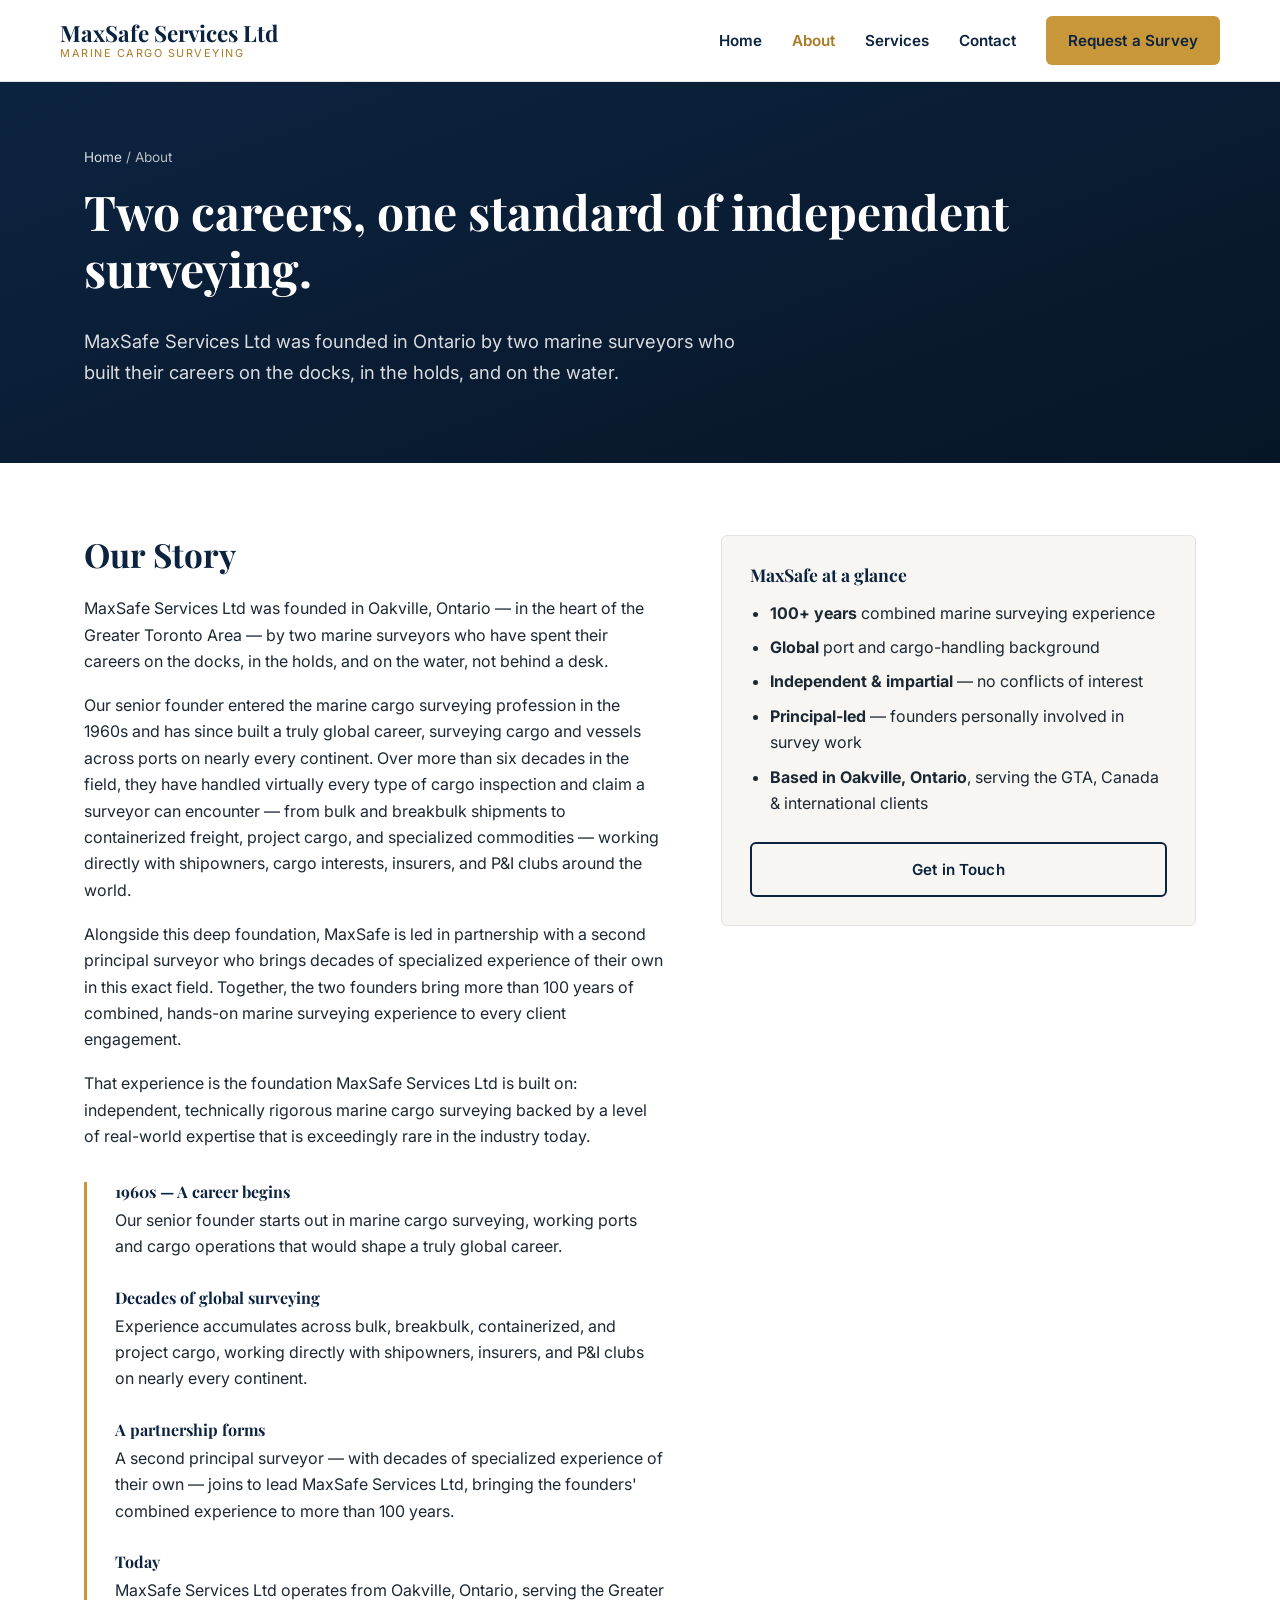
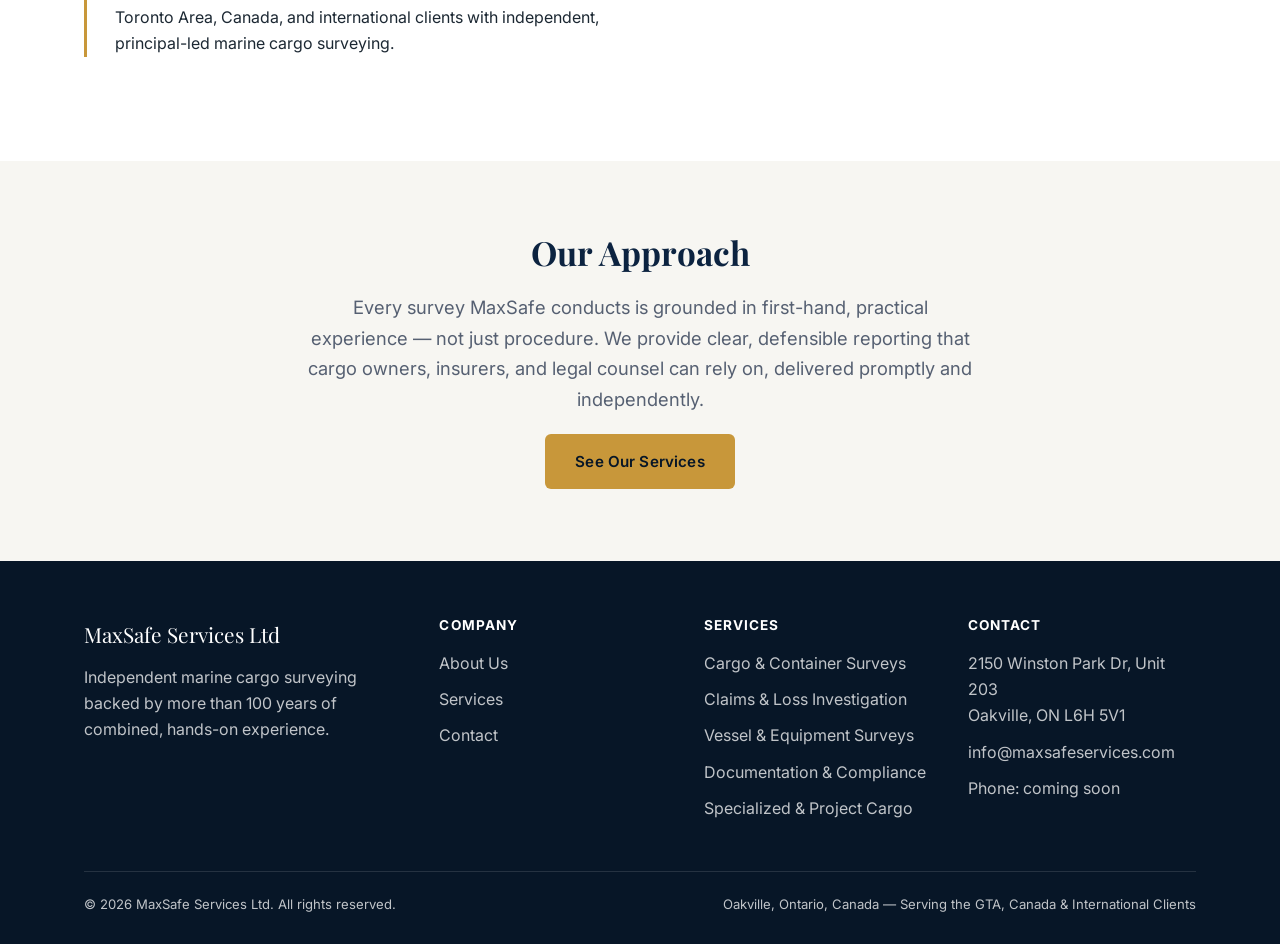
==== about.html @ e5a80428 "Add files via upload" ====
<!DOCTYPE html>
<html lang="en-CA">
<head>
<meta charset="UTF-8">
<meta name="viewport" content="width=device-width, initial-scale=1.0">
<title>About MaxSafe Services Ltd | 100+ Years of Combined Marine Surveying Experience</title>
<meta name="description" content="MaxSafe Services Ltd was founded by two marine surveyors with more than 100 years of combined, global experience. Learn about our story and our standard of independent surveying.">
<link rel="canonical" href="https://www.maxsafeservices.com/about.html">
<meta property="og:type" content="website">
<meta property="og:title" content="About MaxSafe Services Ltd">
<meta property="og:description" content="Two careers, one standard of independent marine cargo surveying — more than 100 years of combined, hands-on experience.">
<meta property="og:url" content="https://www.maxsafeservices.com/about.html">
<link rel="icon" type="image/svg+xml" href="assets/img/favicon.svg">
<link rel="preconnect" href="https://fonts.googleapis.com">
<link rel="preconnect" href="https://fonts.gstatic.com" crossorigin>
<link href="https://fonts.googleapis.com/css2?family=Playfair+Display:wght@600;700&family=Inter:wght@400;500;600;700&display=swap" rel="stylesheet">
<link rel="stylesheet" href="assets/css/style.css">
<script type="application/ld+json">
{
  "@context": "https://schema.org",
  "@type": "AboutPage",
  "url": "https://www.maxsafeservices.com/about.html",
  "mainEntity": {
    "@type": "ProfessionalService",
    "name": "MaxSafe Services Ltd",
    "foundingLocation": "Oakville, Ontario, Canada"
  }
}
</script>
</head>
<body>

<header class="site-header">
  <div class="container nav">
    <a href="index.html" class="nav__brand">
      <span class="nav__brand-name">MaxSafe Services Ltd</span>
      <span class="nav__brand-tag">Marine Cargo Surveying</span>
    </a>
    <button class="nav__toggle" aria-label="Toggle navigation" aria-expanded="false">
      <span></span><span></span><span></span>
    </button>
    <ul class="nav__links">
      <li><a href="index.html">Home</a></li>
      <li><a href="about.html">About</a></li>
      <li><a href="services.html">Services</a></li>
      <li><a href="contact.html">Contact</a></li>
      <li><a href="contact.html" class="btn btn--gold">Request a Survey</a></li>
    </ul>
  </div>
</header>

<main>

  <section class="section--navy page-header">
    <div class="container">
      <div class="breadcrumb"><a href="index.html">Home</a> / About</div>
      <h1>Two careers, one standard of independent surveying.</h1>
      <p class="lede" style="max-width:680px;">MaxSafe Services Ltd was founded in Ontario by two marine surveyors who built their careers on the docks, in the holds, and on the water.</p>
    </div>
  </section>

  <section class="section">
    <div class="container two-col">
      <div>
        <h2>Our Story</h2>
        <p>MaxSafe Services Ltd was founded in Oakville, Ontario — in the heart of the Greater Toronto Area — by two marine surveyors who have spent their careers on the docks, in the holds, and on the water, not behind a desk.</p>
        <p>Our senior founder entered the marine cargo surveying profession in the 1960s and has since built a truly global career, surveying cargo and vessels across ports on nearly every continent. Over more than six decades in the field, they have handled virtually every type of cargo inspection and claim a surveyor can encounter — from bulk and breakbulk shipments to containerized freight, project cargo, and specialized commodities — working directly with shipowners, cargo interests, insurers, and P&amp;I clubs around the world.</p>
        <p>Alongside this deep foundation, MaxSafe is led in partnership with a second principal surveyor who brings decades of specialized experience of their own in this exact field. Together, the two founders bring more than 100 years of combined, hands-on marine surveying experience to every client engagement.</p>
        <p>That experience is the foundation MaxSafe Services Ltd is built on: independent, technically rigorous marine cargo surveying backed by a level of real-world expertise that is exceedingly rare in the industry today.</p>

        <div class="timeline">
          <div class="timeline__item">
            <h4>1960s — A career begins</h4>
            <p>Our senior founder starts out in marine cargo surveying, working ports and cargo operations that would shape a truly global career.</p>
          </div>
          <div class="timeline__item">
            <h4>Decades of global surveying</h4>
            <p>Experience accumulates across bulk, breakbulk, containerized, and project cargo, working directly with shipowners, insurers, and P&amp;I clubs on nearly every continent.</p>
          </div>
          <div class="timeline__item">
            <h4>A partnership forms</h4>
            <p>A second principal surveyor — with decades of specialized experience of their own — joins to lead MaxSafe Services Ltd, bringing the founders' combined experience to more than 100 years.</p>
          </div>
          <div class="timeline__item">
            <h4>Today</h4>
            <p>MaxSafe Services Ltd operates from Oakville, Ontario, serving the Greater Toronto Area, Canada, and international clients with independent, principal-led marine cargo surveying.</p>
          </div>
        </div>
      </div>

      <div class="side-box">
        <h3>MaxSafe at a glance</h3>
        <ul>
          <li><strong>100+ years</strong> combined marine surveying experience</li>
          <li><strong>Global</strong> port and cargo-handling background</li>
          <li><strong>Independent &amp; impartial</strong> — no conflicts of interest</li>
          <li><strong>Principal-led</strong> — founders personally involved in survey work</li>
          <li><strong>Based in Oakville, Ontario</strong>, serving the GTA, Canada &amp; international clients</li>
        </ul>
        <a href="contact.html" class="btn btn--navy-outline" style="margin-top:18px; width:100%;">Get in Touch</a>
      </div>
    </div>
  </section>

  <section class="section section--off">
    <div class="container text-center" style="max-width:720px; margin:0 auto;">
      <h2>Our Approach</h2>
      <p class="lede">Every survey MaxSafe conducts is grounded in first-hand, practical experience — not just procedure. We provide clear, defensible reporting that cargo owners, insurers, and legal counsel can rely on, delivered promptly and independently.</p>
      <a href="services.html" class="btn btn--gold">See Our Services</a>
    </div>
  </section>

</main>

<footer class="site-footer">
  <div class="container">
    <div class="footer-grid">
      <div>
        <div class="footer-brand-name">MaxSafe Services Ltd</div>
        <p>Independent marine cargo surveying backed by more than 100 years of combined, hands-on experience.</p>
      </div>
      <div>
        <h4>Company</h4>
        <ul>
          <li><a href="about.html">About Us</a></li>
          <li><a href="services.html">Services</a></li>
          <li><a href="contact.html">Contact</a></li>
        </ul>
      </div>
      <div>
        <h4>Services</h4>
        <ul>
          <li><a href="service-cargo-container-surveys.html">Cargo &amp; Container Surveys</a></li>
          <li><a href="service-claims-loss-damage-investigation.html">Claims &amp; Loss Investigation</a></li>
          <li><a href="service-vessel-equipment-surveys.html">Vessel &amp; Equipment Surveys</a></li>
          <li><a href="service-documentation-trade-compliance.html">Documentation &amp; Compliance</a></li>
          <li><a href="service-specialized-project-cargo.html">Specialized &amp; Project Cargo</a></li>
        </ul>
      </div>
      <div>
        <h4>Contact</h4>
        <ul>
          <li>2150 Winston Park Dr, Unit 203<br>Oakville, ON L6H 5V1</li>
          <li><a href="mailto:info@maxsafeservices.com">info@maxsafeservices.com</a></li>
          <li>Phone: <!-- PHONE-NUMBER-PLACEHOLDER --> coming soon</li>
        </ul>
      </div>
    </div>
    <div class="footer-bottom">
      <span>&copy; <span id="year"></span> MaxSafe Services Ltd. All rights reserved.</span>
      <span>Oakville, Ontario, Canada — Serving the GTA, Canada &amp; International Clients</span>
    </div>
  </div>
</footer>

<script src="assets/js/main.js"></script>
</body>
</html>
---- assets/css/style.css ----
/* ==========================================================================
   MaxSafe Services Ltd — Stylesheet
   Hybrid style: modern layout, traditional/authoritative palette
   ========================================================================== */

:root {
  --navy: #0c2340;
  --navy-dark: #071627;
  --navy-tint: #12345f;
  --gold: #c8973a;
  --gold-dark: #a87b25;
  --teal: #1f6f78;
  --off-white: #f7f6f2;
  --white: #ffffff;
  --text: #1c2833;
  --text-light: #566072;
  --border: #e3e2dc;
  --shadow: 0 10px 30px rgba(12, 35, 64, 0.08);
  --radius: 6px;
  --max-width: 1160px;
  --font-head: "Playfair Display", Georgia, "Times New Roman", serif;
  --font-body: "Inter", -apple-system, BlinkMacSystemFont, "Segoe UI", Roboto, sans-serif;
}

* { box-sizing: border-box; }
html { scroll-behavior: smooth; }

body {
  margin: 0;
  font-family: var(--font-body);
  color: var(--text);
  background: var(--white);
  line-height: 1.65;
  -webkit-font-smoothing: antialiased;
}

img { max-width: 100%; display: block; }

a { color: var(--teal); text-decoration: none; }
a:hover { color: var(--gold-dark); }

h1, h2, h3, h4 {
  font-family: var(--font-head);
  color: var(--navy);
  line-height: 1.2;
  margin: 0 0 0.6em;
  font-weight: 700;
}

h1 { font-size: clamp(2rem, 4vw, 3rem); }
h2 { font-size: clamp(1.5rem, 2.6vw, 2.1rem); }
h3 { font-size: 1.3rem; }

p { margin: 0 0 1.1em; color: var(--text); }
.lede { font-size: 1.15rem; color: var(--text-light); }

.container {
  width: 100%;
  max-width: var(--max-width);
  margin: 0 auto;
  padding: 0 24px;
}

.section { padding: 72px 0; }
.section--tight { padding: 48px 0; }
.section--off { background: var(--off-white); }
.section--navy {
  background: linear-gradient(160deg, var(--navy) 0%, var(--navy-dark) 100%);
  color: var(--white);
}
.section--navy h1, .section--navy h2, .section--navy h3 { color: var(--white); }
.section--navy p { color: rgba(255,255,255,0.85); }

/* ---------- Buttons ---------- */
.btn {
  display: inline-block;
  padding: 13px 28px;
  border-radius: var(--radius);
  font-weight: 600;
  font-size: 0.95rem;
  letter-spacing: 0.01em;
  text-align: center;
  cursor: pointer;
  border: 2px solid transparent;
  transition: transform 0.15s ease, background 0.15s ease, color 0.15s ease, border-color 0.15s ease;
}
.btn:hover { transform: translateY(-1px); }
.btn--gold {
  background: var(--gold);
  color: var(--navy-dark);
}
.btn--gold:hover { background: var(--gold-dark); color: var(--white); }
.btn--outline {
  background: transparent;
  border-color: rgba(255,255,255,0.6);
  color: var(--white);
}
.btn--outline:hover { background: rgba(255,255,255,0.12); color: var(--white); border-color: var(--white); }
.btn--navy-outline {
  background: transparent;
  border-color: var(--navy);
  color: var(--navy);
}
.btn--navy-outline:hover { background: var(--navy); color: var(--white); }

/* ---------- Header / Nav ---------- */
.site-header {
  position: sticky;
  top: 0;
  z-index: 100;
  background: var(--white);
  border-bottom: 1px solid var(--border);
}
.nav {
  display: flex;
  align-items: center;
  justify-content: space-between;
  padding: 16px 0;
}
.nav__brand {
  display: flex;
  flex-direction: column;
  line-height: 1.1;
}
.nav__brand-name {
  font-family: var(--font-head);
  font-weight: 700;
  font-size: 1.4rem;
  color: var(--navy);
}
.nav__brand-tag {
  font-size: 0.68rem;
  letter-spacing: 0.14em;
  text-transform: uppercase;
  color: var(--gold-dark);
  margin-top: 2px;
}
.nav__links {
  display: flex;
  gap: 30px;
  list-style: none;
  margin: 0;
  padding: 0;
  align-items: center;
}
.nav__links a {
  color: var(--navy);
  font-weight: 600;
  font-size: 0.95rem;
}
.nav__links a:hover { color: var(--gold-dark); }
.nav__links .btn { padding: 10px 20px; }
.nav__toggle {
  display: none;
  background: none;
  border: none;
  cursor: pointer;
  padding: 8px;
}
.nav__toggle span {
  display: block;
  width: 24px;
  height: 2px;
  background: var(--navy);
  margin: 5px 0;
  transition: 0.2s;
}

@media (max-width: 860px) {
  .nav__toggle { display: block; }
  .nav__links {
    position: absolute;
    top: 100%;
    left: 0;
    right: 0;
    background: var(--white);
    flex-direction: column;
    align-items: flex-start;
    gap: 0;
    max-height: 0;
    overflow: hidden;
    border-bottom: 1px solid var(--border);
    transition: max-height 0.25s ease;
  }
  .nav__links.is-open { max-height: 480px; }
  .nav__links li { width: 100%; }
  .nav__links a { display: block; padding: 14px 24px; width: 100%; border-top: 1px solid var(--border); }
  .nav__links .btn { margin: 14px 24px; }
}

/* ---------- Hero ---------- */
.hero {
  padding: 96px 0 80px;
  position: relative;
  overflow: hidden;
}
.hero__eyebrow {
  display: inline-block;
  color: var(--gold);
  text-transform: uppercase;
  letter-spacing: 0.14em;
  font-size: 0.78rem;
  font-weight: 700;
  margin-bottom: 18px;
}
.hero__stats {
  display: flex;
  flex-wrap: wrap;
  gap: 40px;
  margin-top: 44px;
}
.hero__stat-number {
  font-family: var(--font-head);
  font-size: 2.2rem;
  color: var(--gold);
  font-weight: 700;
}
.hero__stat-label {
  font-size: 0.85rem;
  color: rgba(255,255,255,0.75);
  text-transform: uppercase;
  letter-spacing: 0.05em;
}
.hero__cta { display: flex; gap: 16px; flex-wrap: wrap; margin-top: 36px; }

.wave-divider {
  display: block;
  width: 100%;
  height: 60px;
  fill: var(--off-white);
}

/* ---------- Page header (interior pages) ---------- */
.page-header {
  padding: 64px 0 56px;
}
.breadcrumb {
  font-size: 0.85rem;
  color: rgba(255,255,255,0.7);
  margin-bottom: 14px;
}
.breadcrumb a { color: rgba(255,255,255,0.85); }

/* ---------- Cards / Grids ---------- */
.grid {
  display: grid;
  gap: 28px;
}
.grid--3 { grid-template-columns: repeat(3, 1fr); }
.grid--2 { grid-template-columns: repeat(2, 1fr); }
@media (max-width: 900px) {
  .grid--3 { grid-template-columns: 1fr 1fr; }
}
@media (max-width: 640px) {
  .grid--3, .grid--2 { grid-template-columns: 1fr; }
}

.card {
  background: var(--white);
  border: 1px solid var(--border);
  border-radius: var(--radius);
  padding: 32px 28px;
  box-shadow: var(--shadow);
  transition: transform 0.15s ease, box-shadow 0.15s ease;
}
.card:hover { transform: translateY(-3px); box-shadow: 0 16px 36px rgba(12,35,64,0.12); }
.card__icon { color: var(--gold); margin-bottom: 16px; }
.card__icon svg { width: 40px; height: 40px; }
.card h3 { margin-bottom: 10px; }
.card a.card__link { font-weight: 600; }

.service-card {
  display: block;
  background: var(--white);
  border: 1px solid var(--border);
  border-radius: var(--radius);
  padding: 30px 26px;
  box-shadow: var(--shadow);
  transition: transform 0.15s ease, box-shadow 0.15s ease, border-color .15s ease;
}
.service-card:hover { transform: translateY(-3px); box-shadow: 0 16px 36px rgba(12,35,64,0.12); border-color: var(--gold); }
.service-card h3 { color: var(--navy); }
.service-card p { color: var(--text-light); margin-bottom: 0; }
.service-card__more { display: inline-block; margin-top: 14px; font-weight: 700; color: var(--gold-dark); }

/* ---------- Trust bar ---------- */
.trust-bar {
  background: var(--off-white);
  border-top: 1px solid var(--border);
  border-bottom: 1px solid var(--border);
  padding: 20px 0;
}
.trust-bar .container {
  display: flex;
  flex-wrap: wrap;
  gap: 12px 40px;
  justify-content: center;
  text-align: center;
  color: var(--navy);
  font-weight: 600;
  font-size: 0.92rem;
}

/* ---------- Lists ---------- */
.check-list { list-style: none; margin: 0; padding: 0; }
.check-list li {
  position: relative;
  padding-left: 30px;
  margin-bottom: 12px;
  color: var(--text);
}
.check-list li::before {
  content: "";
  position: absolute;
  left: 0;
  top: 8px;
  width: 14px;
  height: 14px;
  border-radius: 50%;
  background: var(--gold);
}

/* ---------- Two column ---------- */
.two-col {
  display: grid;
  grid-template-columns: 1.1fr 0.9fr;
  gap: 56px;
  align-items: start;
}
@media (max-width: 860px) {
  .two-col { grid-template-columns: 1fr; }
}

.side-box {
  background: var(--off-white);
  border: 1px solid var(--border);
  border-radius: var(--radius);
  padding: 28px;
}
.side-box h3 { font-size: 1.1rem; margin-bottom: 14px; }
.side-box ul { margin: 0; padding-left: 20px; }
.side-box li { margin-bottom: 8px; }

/* ---------- Founder / about blocks ---------- */
.timeline {
  border-left: 3px solid var(--gold);
  padding-left: 28px;
  margin: 32px 0;
}
.timeline__item { margin-bottom: 28px; }
.timeline__item h4 { margin-bottom: 6px; color: var(--navy); }

/* ---------- CTA band ---------- */
.cta-band {
  background: var(--navy);
  color: var(--white);
  border-radius: var(--radius);
  padding: 48px;
  text-align: center;
}
.cta-band h2 { color: var(--white); }
.cta-band p { color: rgba(255,255,255,0.85); }

/* ---------- Forms ---------- */
.form-grid {
  display: grid;
  grid-template-columns: 1fr 1fr;
  gap: 20px;
}
.form-grid .full { grid-column: 1 / -1; }
@media (max-width: 640px) {
  .form-grid { grid-template-columns: 1fr; }
}
label {
  display: block;
  font-weight: 600;
  font-size: 0.88rem;
  color: var(--navy);
  margin-bottom: 6px;
}
input[type="text"],
input[type="email"],
input[type="tel"],
select,
textarea {
  width: 100%;
  padding: 12px 14px;
  border: 1px solid var(--border);
  border-radius: var(--radius);
  font-family: var(--font-body);
  font-size: 0.98rem;
  color: var(--text);
  background: var(--white);
}
input:focus, select:focus, textarea:focus {
  outline: none;
  border-color: var(--teal);
  box-shadow: 0 0 0 3px rgba(31,111,120,0.15);
}
textarea { resize: vertical; min-height: 140px; }
.form-note { font-size: 0.82rem; color: var(--text-light); margin-top: 10px; }
.form-status {
  margin-top: 18px;
  padding: 14px 16px;
  border-radius: var(--radius);
  font-weight: 600;
  display: none;
}
.form-status.is-success { display: block; background: #e7f4e8; color: #1e6b2a; }
.form-status.is-error { display: block; background: #fbe9e7; color: #a3311c; }
.hp-field { position: absolute; left: -9999px; top: -9999px; }

/* ---------- Contact info blocks ---------- */
.contact-info { display: grid; gap: 22px; }
.contact-info__item { display: flex; gap: 16px; align-items: flex-start; }
.contact-info__icon { color: var(--gold); flex-shrink: 0; margin-top: 3px; }
.contact-info__label { font-weight: 700; color: var(--navy); margin-bottom: 2px; }

/* ---------- Footer ---------- */
.site-footer {
  background: var(--navy-dark);
  color: rgba(255,255,255,0.75);
  padding: 56px 0 28px;
}
.footer-grid {
  display: grid;
  grid-template-columns: 1.4fr 1fr 1fr 1fr;
  gap: 36px;
  margin-bottom: 40px;
}
@media (max-width: 860px) {
  .footer-grid { grid-template-columns: 1fr 1fr; }
}
@media (max-width: 500px) {
  .footer-grid { grid-template-columns: 1fr; }
}
.site-footer h4 {
  color: var(--white);
  font-family: var(--font-body);
  font-size: 0.85rem;
  text-transform: uppercase;
  letter-spacing: 0.08em;
  margin-bottom: 16px;
}
.site-footer p { color: rgba(255,255,255,0.75); }
.site-footer a { color: rgba(255,255,255,0.75); }
.site-footer a:hover { color: var(--gold); }
.site-footer li { color: rgba(255,255,255,0.75); }
.site-footer ul { list-style: none; margin: 0; padding: 0; }
.site-footer li { margin-bottom: 10px; }
.footer-brand-name {
  font-family: var(--font-head);
  color: var(--white);
  font-size: 1.3rem;
  margin-bottom: 12px;
}
.footer-bottom {
  border-top: 1px solid rgba(255,255,255,0.12);
  padding-top: 22px;
  display: flex;
  flex-wrap: wrap;
  gap: 12px;
  justify-content: space-between;
  font-size: 0.82rem;
}

/* ---------- Utility ---------- */
.text-center { text-align: center; }
.mt-0 { margin-top: 0; }
.mb-0 { margin-bottom: 0; }
.visually-hidden {
  position: absolute;
  width: 1px; height: 1px;
  overflow: hidden;
  clip: rect(0 0 0 0);
  white-space: nowrap;
}
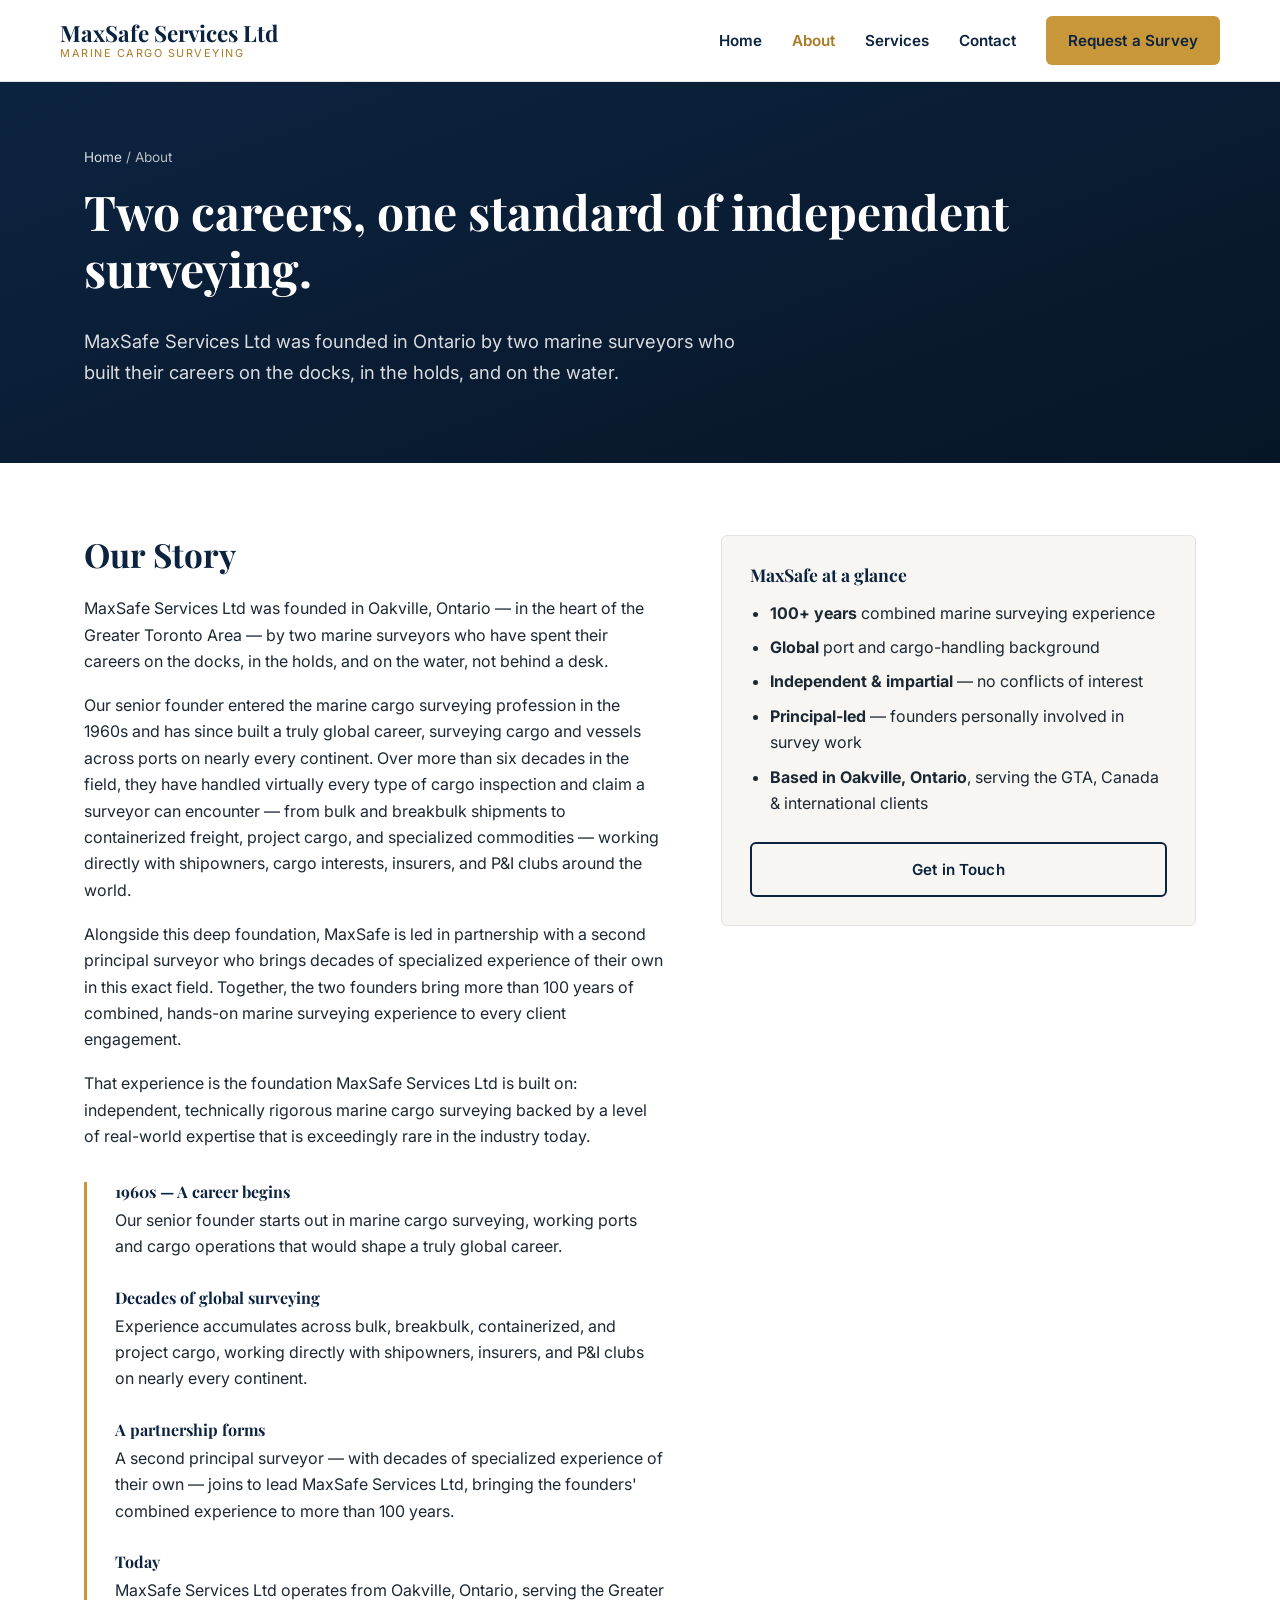
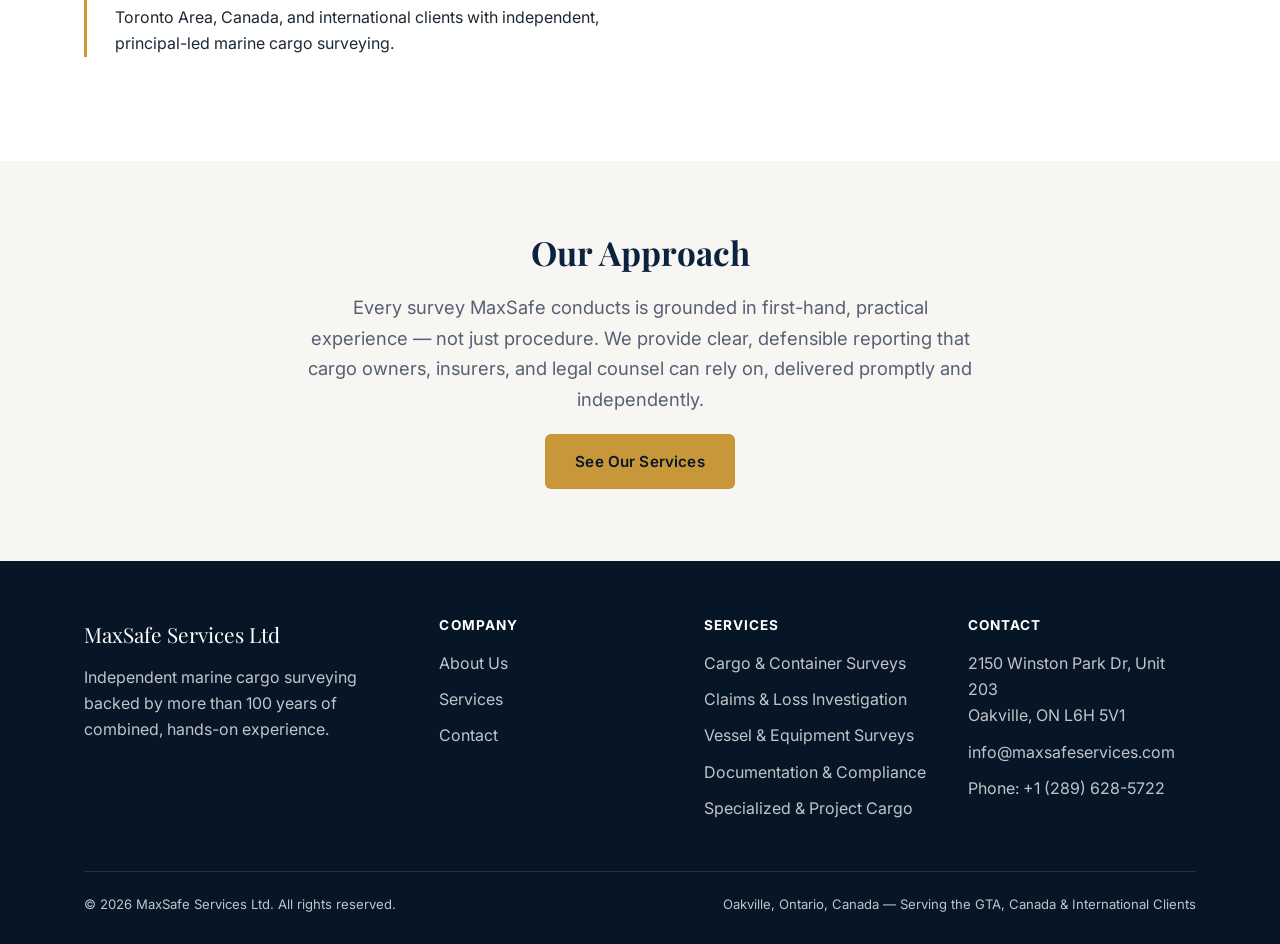
==== commit 0780fa53: "Add files via upload" ====
--- a/about.html
+++ b/about.html
@@ -142,7 +142,7 @@
         <ul>
           <li>2150 Winston Park Dr, Unit 203<br>Oakville, ON L6H 5V1</li>
           <li><a href="mailto:info@maxsafeservices.com">info@maxsafeservices.com</a></li>
-          <li>Phone: <!-- PHONE-NUMBER-PLACEHOLDER --> coming soon</li>
+          <li>Phone: <a href="tel:+12896285722">+1 (289) 628-5722</a></li>
         </ul>
       </div>
     </div>
